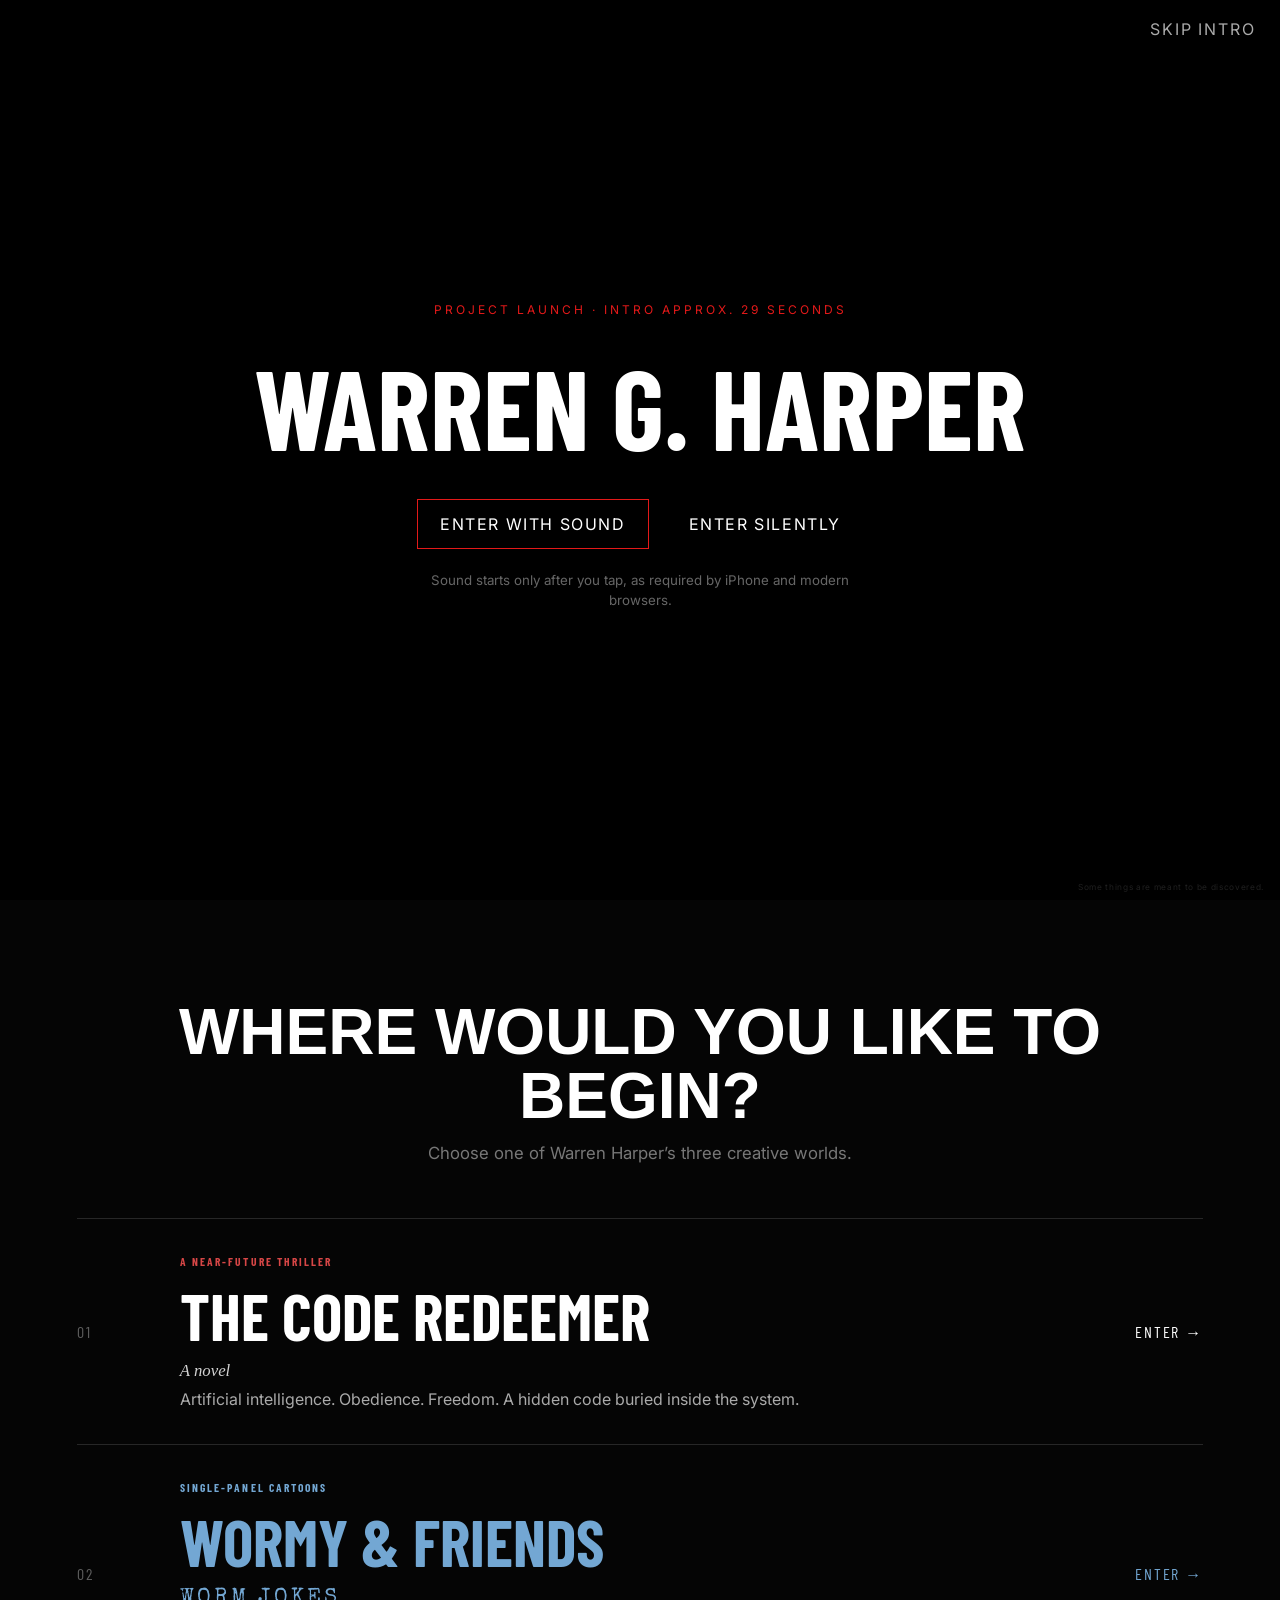
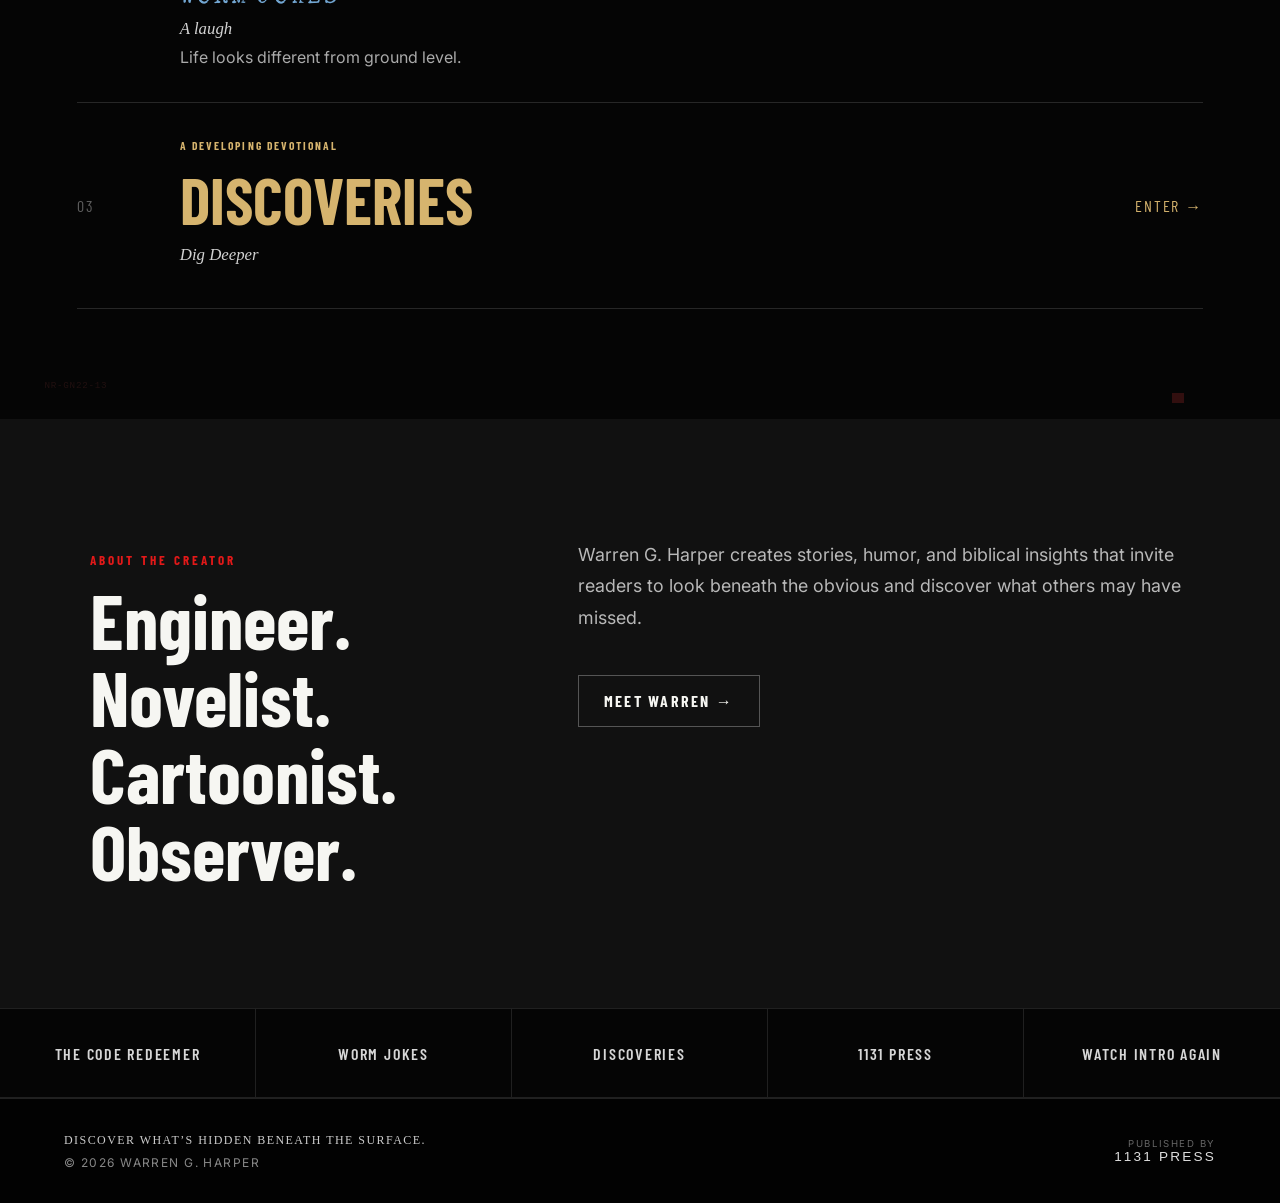
==== index.html @ 929655f3 "Add files via upload" ====
<!doctype html>
<html lang="en">
<head>
  <meta charset="utf-8">
  <meta name="viewport" content="width=device-width, initial-scale=1, viewport-fit=cover">
  <meta name="theme-color" content="#000000">
  <meta name="description" content="Warren G. Harper — The Code Redeemer, Wormy & Friends, and Discoveries.">
  <title>Warren G. Harper</title>
  <link rel="stylesheet" href="styles.css">
  <script defer src="script.js"></script>
</head>
<body class="home-page">
  <div id="intro" class="intro" aria-hidden="false">
    <button id="skipIntro" class="skip-intro" type="button">Skip Intro</button>

    <section id="entryChoice" class="entry-choice">
      <p>PROJECT LAUNCH · INTRO APPROX. 29 SECONDS</p>
      <h1>Warren G. Harper</h1>
      <div class="entry-buttons">
        <button id="enterSound" class="outline-button" type="button">Enter with Sound</button>
        <button id="enterSilent" class="text-button" type="button">Enter Silently</button>
      </div>
      <small>Sound starts only after you tap, as required by iPhone and modern browsers.</small>
    </section>

    <section id="terminalScene" class="intro-scene terminal-scene">
      <div class="terminal-copy" aria-live="polite">
        <p id="systemPromptOne" class="system-prompt">&lt; SYS: &gt;</p>
        <p id="terminalQuestion"></p>
        <p id="systemPromptTwo" class="system-prompt second-prompt">&lt; SYS: &gt;</p>
        <p id="terminalAnswer"></p>
      </div>
    </section>

    <section id="codeScene" class="intro-scene code-scene">
      <div class="circuit-field"></div>
      <div class="code-title">
        <span>THE CODE</span>
        <strong>REDEEMER</strong>
      </div>
    </section>

    <section id="wormyScene" class="intro-scene wormy-scene">
      <div class="paper-card">
        <p class="intro-label">A LITTLE LAUGHTER</p>
        <h2>WORMY &amp; FRIENDS</h2><p class="worm-jokes-label">WORM JOKES</p>
        <img src="assets/worm-joke-v2.jpg" alt="Warren Harper’s original hand-drawn Worm Joke: I hate myself for loving you.">
      </div>
    </section>

    <section id="insightsScene" class="intro-scene insights-scene">
      <div class="insights-glow"></div>
      <p class="intro-label">TRUTH HIDING IN PLAIN SIGHT</p>
      <h2>BIBLICAL<br>DISCOVERIES</h2>
    </section>
    <audio id="terminalAudio" preload="auto" src="assets/audio/terminal.wav"></audio>
    <audio id="glitchAudio" preload="auto" src="assets/audio/glitch.wav"></audio>
    <audio id="codeAudio" preload="auto" src="assets/audio/code.wav"></audio>
    <audio id="wormyAudio" preload="auto" src="assets/audio/wormy.wav"></audio>
    <audio id="insightsAudio" preload="auto" src="assets/audio/insights.wav"></audio>
  </div>

  <header class="site-header">
  <a class="site-name" href="index.html">WARREN G. HARPER</a>
  <button class="menu-toggle" type="button" aria-expanded="false" aria-controls="mainNav">Menu</button>
  <nav id="mainNav">
    <a class="active" href="index.html">Home</a>
    <a href="code.html">The Code Redeemer</a>
    <a href="wormy.html">Worm Jokes</a>
    <a href="discoveries.html">Discoveries</a>
    <a href="press.html">1131 Press</a>
    <a href="about.html">About</a>
    <a href="contact.html">Contact</a>
  <button id="watchIntro" class="nav-button" type="button">Watch Intro</button><button id="soundToggle" class="nav-button" type="button" aria-pressed="true">Sound: On</button></nav>
</header>

  <main id="homepage" class="homepage">
    <section class="home-hero">
      <div class="cover-echo" aria-hidden="true"></div>
      <div class="home-vignette" aria-hidden="true"></div>

      <div class="hero-inner">
        <p class="eyebrow">WARREN G. HARPER</p>
        <h1>Discover what’s hidden beneath the surface.</h1>
        <p class="hero-sub">Stories. Humor. Insights.</p>
        <a class="primary-link" href="#choose">Explore My Work</a>
      </div>
    </section>

    <section id="choose" class="choice-section">
      <div class="choice-intro choice-intro-strong">
        <p class="choice-command">Where would you like to begin?</p>
        <p>Choose one of Warren Harper’s three creative worlds.</p>
      </div>

      <div class="choice-list">
        <a class="choice code-choice" href="code.html">
          <span class="choice-number">01</span>
          <div class="choice-copy">
            <p class="choice-kicker">A NEAR-FUTURE THRILLER</p>
            <h2>The Code Redeemer</h2><p class="world-label">A novel</p>
            <p>Artificial intelligence. Obedience. Freedom. A hidden code buried inside the system.</p>
          </div>
          <span class="choice-arrow">Enter →</span>
        </a>

        <a class="choice wormy-choice" href="wormy.html">
          <span class="choice-number">02</span>
          <div class="choice-copy">
            <p class="choice-kicker">SINGLE-PANEL CARTOONS</p>
            <h2>Wormy &amp; Friends</h2>
            <p class="worm-jokes-home">Worm Jokes</p><p class="world-label">A laugh</p>
            <p>Life looks different from ground level.</p>
          </div>
          <span class="choice-arrow">Enter →</span>
        </a>

        <a class="choice insights-choice" href="discoveries.html">
          <span class="choice-number">03</span>
          <div class="choice-copy">
            <p class="choice-kicker">A DEVELOPING DEVOTIONAL</p>
            <h2>Discoveries</h2><p class="world-label">Dig Deeper</p>
          </div>
          <span class="choice-arrow">Enter →</span>
        </a>
      </div>
    </section>
<button id="differentSquare" class="different-square" type="button" aria-label="A slightly different square"></button>
<button id="hiddenNrCode" class="hidden-code" type="button">NR-GN22-13</button>

<section class="home-about">
      <div>
        <p class="eyebrow">ABOUT THE CREATOR</p>
        <h2>Engineer. Novelist. Cartoonist. Observer.</h2>
      </div>
      <div>
        <p>Warren G. Harper creates stories, humor, and biblical insights that invite readers to look beneath the obvious and discover what others may have missed.</p>
        <a class="secondary-link" href="about.html">Meet Warren →</a>
      </div>
    </section>

    <section class="home-actions">
      <a href="code.html">The Code Redeemer</a>
      <a href="wormy.html">Worm Jokes</a>
      <a href="discoveries.html">Discoveries</a>
      <a href="press.html">1131 Press</a>
      <button id="watchIntroBottom" type="button">Watch Intro Again</button>
    </section>
  </main>

  <footer class="global-footer">
  <div><strong>Discover what’s hidden beneath the surface.</strong><span>© <span id="year"></span> Warren G. Harper</span></div>
  <a class="press-footer" href="press.html"><span>Published by</span><strong>1131 PRESS</strong></a>
</footer>

<div id="easterModal" class="easter-modal" hidden>
  <div class="easter-card">
    <button id="closeEaster" class="close-easter" type="button" aria-label="Close">×</button>
    <div id="easterContent"></div>
  </div>
</div>
<div id="luciWhisper" class="luci-whisper" aria-hidden="true">WHO IS THIS?<br>ARE YOU ONLINE?</div>
<button id="finalDiscovery" class="final-discovery" type="button">Some things are meant to be discovered.</button>

<!-- Some things are meant to be discovered. -->
<script src="easter-eggs.js"></script>
</body>
</html>
---- styles.css ----
@import url('https://fonts.googleapis.com/css2?family=Barlow+Condensed:wght@500;600;700&family=Inter:wght@400;500;600&family=Special+Elite&display=swap');

:root{
  --black:#000;
  --near-black:#050505;
  --panel:#0c0c0d;
  --white:#f6f6f2;
  --muted:#a7a7a7;
  --red:#e31919;
  --red-deep:#740000;
  --blue:#194e82;
  --cream:#f2ead8;
  --gold:#c49a51;
}
*{box-sizing:border-box}
html{scroll-behavior:smooth}
body{
  margin:0;
  background:var(--black);
  color:var(--white);
  font-family:Inter,Arial,sans-serif;
}
a{color:inherit}
button{font:inherit}
.site-header{
  position:fixed;
  z-index:40;
  top:0;left:0;right:0;
  min-height:70px;
  padding:0 clamp(18px,4vw,60px);
  display:flex;
  align-items:center;
  justify-content:space-between;
  gap:28px;
  background:rgba(0,0,0,.9);
  border-bottom:1px solid rgba(255,255,255,.1);
  backdrop-filter:blur(12px);
}
.site-name{
  text-decoration:none;
  font-family:"Barlow Condensed",Arial,sans-serif;
  font-weight:600;
  letter-spacing:.2em;
  white-space:nowrap;
}
nav{display:flex;align-items:center;gap:22px}
nav a,.nav-button{
  border:0;
  background:none;
  padding:8px 0;
  text-decoration:none;
  color:#ddd;
  font-family:"Barlow Condensed",Arial,sans-serif;
  font-weight:600;
  font-size:.85rem;
  letter-spacing:.08em;
  text-transform:uppercase;
  cursor:pointer;
}
nav a:hover,.nav-button:hover,.active{color:white}
nav .active{border-bottom:2px solid var(--red)}
.menu-toggle{display:none;background:none;border:1px solid #444;color:white;padding:8px 11px}
.home-hero{
  min-height:100svh;
  position:relative;
  display:grid;
  place-items:center;
  overflow:hidden;
  background:#000;
}
.cover-echo{
  position:absolute;
  inset:-5%;
  background:
    linear-gradient(rgba(0,0,0,.55),rgba(0,0,0,.78)),
    url("assets/code-cover.jpeg") center 48%/cover no-repeat;
  filter:saturate(.75) contrast(1.18);
  opacity:.58;
  transform:scale(1.04);
}
.cover-echo:after{
  content:"";
  position:absolute;inset:0;
  background:radial-gradient(circle at center,transparent 0 12%,rgba(0,0,0,.15) 30%,#000 78%);
}
.hero-inner{
  position:relative;
  z-index:2;
  width:min(980px,88vw);
  text-align:center;
  padding-top:70px;
}
.eyebrow{
  color:var(--red);
  font-family:"Barlow Condensed",Arial,sans-serif;
  font-size:.82rem;
  font-weight:700;
  letter-spacing:.23em;
}
.hero-inner h1{
  margin:18px auto 12px;
  max-width:1000px;
  font-family:"Barlow Condensed",Arial,sans-serif;
  font-size:clamp(3.8rem,8.5vw,8.7rem);
  line-height:.88;
  letter-spacing:-.025em;
  text-transform:uppercase;
  text-shadow:0 3px 30px #000;
}
.hero-sub{color:#d2d2d2;letter-spacing:.17em;text-transform:uppercase}
.primary-link,.secondary-link{
  display:inline-block;
  margin-top:24px;
  padding:15px 25px;
  border:1px solid var(--red);
  text-decoration:none;
  font-family:"Barlow Condensed",Arial,sans-serif;
  font-weight:700;
  letter-spacing:.14em;
  text-transform:uppercase;
}
.primary-link:hover{background:var(--red)}
.choice-section{padding:110px min(6vw,90px);background:#050505}
.choice-section>.eyebrow{max-width:1180px;margin:0 auto 20px}
.choice-list{max-width:1180px;margin:auto;border-top:1px solid #272727}
.choice{
  min-height:190px;
  display:grid;
  grid-template-columns:80px 1fr auto;
  gap:28px;
  align-items:center;
  padding:35px 10px;
  border-bottom:1px solid #272727;
  text-decoration:none;
  transition:.25s ease;
}
.choice:hover{padding-left:25px;background:#0c0c0c}
.choice-number{color:#5d5d5d;font-family:"Barlow Condensed";letter-spacing:.15em}
.choice h2{
  margin:0 0 8px;
  font-family:"Barlow Condensed";
  font-size:clamp(2.2rem,5vw,4.5rem);
  text-transform:uppercase;
}
.choice p{margin:0;color:#aaa}
.choice-arrow{font-family:"Barlow Condensed";text-transform:uppercase;letter-spacing:.12em}
.code-choice h2,.code-choice .choice-arrow{color:#fff}
.wormy-choice h2,.wormy-choice .choice-arrow{color:#73a7d3}
.insights-choice h2,.insights-choice .choice-arrow{color:#d6b46e}
.home-about{padding:120px min(7vw,100px);background:#111}
.home-about h2{max-width:950px;font-family:"Barlow Condensed";font-size:clamp(2.5rem,6vw,5rem);line-height:1}
.secondary-link{border-color:#555}
footer{
  padding:24px min(4vw,60px);
  display:flex;justify-content:space-between;gap:20px;
  border-top:1px solid #222;color:#777;
  font-size:.75rem;text-transform:uppercase;letter-spacing:.12em;
}

/* Intro */
.intro{
  position:fixed;inset:0;z-index:100;
  background:#000;color:#fff;
  overflow:hidden;
  transition:opacity .9s ease,visibility .9s;
}
.intro.hidden{opacity:0;visibility:hidden;pointer-events:none}
.skip-intro{
  position:absolute;z-index:130;right:max(18px,env(safe-area-inset-right));top:max(18px,env(safe-area-inset-top));
  background:none;border:0;color:#aaa;letter-spacing:.12em;text-transform:uppercase;cursor:pointer;
}
.entry-choice{
  position:absolute;inset:0;z-index:125;
  display:grid;place-content:center;text-align:center;padding:25px;background:#000;
}
.entry-choice.off{display:none}
.entry-choice p{color:var(--red);letter-spacing:.25em;font-size:.75rem}
.entry-choice h1{font-family:"Barlow Condensed";font-size:clamp(3rem,10vw,7rem);text-transform:uppercase;margin:10px 0 26px}
.entry-buttons{display:flex;justify-content:center;gap:18px;flex-wrap:wrap}
.outline-button,.text-button{
  color:white;cursor:pointer;text-transform:uppercase;letter-spacing:.1em;padding:14px 22px
}
.outline-button{background:none;border:1px solid var(--red)}
.text-button{background:none;border:0}
.entry-choice small{display:block;max-width:470px;margin:22px auto 0;color:#666;line-height:1.5}
.intro-scene{
  position:absolute;inset:0;
  display:grid;place-items:center;
  opacity:0;visibility:hidden;
  transition:opacity .8s ease,visibility .8s;
}
.intro-scene.on{opacity:1;visibility:visible}
.terminal-copy{
  width:min(780px,84vw);
  color:#ddd;
  font-family:"Special Elite","Courier New",monospace;
  font-size:clamp(1.4rem,4vw,3.7rem);
  letter-spacing:.05em;
}
#terminalAnswer{opacity:0;margin-top:10vh}
#terminalAnswer.show{opacity:1}
.cursor{animation:blink .75s infinite}
@keyframes blink{50%{opacity:0}}
.code-scene{
  background:
    radial-gradient(circle at center,rgba(255,20,20,.42),transparent 25%),
    linear-gradient(180deg,#180000,#000 65%);
}
.circuit-field{
  position:absolute;inset:0;
  background:url("assets/code-cover.jpeg") center/cover no-repeat;
  opacity:.58;filter:contrast(1.35) saturate(1.2);
}
.circuit-field:after{content:"";position:absolute;inset:0;background:linear-gradient(rgba(0,0,0,.3),rgba(0,0,0,.5))}
.code-title{
  position:relative;z-index:2;text-align:center;
  font-family:"Barlow Condensed";text-transform:uppercase;
  filter:drop-shadow(0 0 35px rgba(255,0,0,.8));
  transform:scale(.86);opacity:0;
}
.code-scene.on .code-title{animation:titleHit 3.2s ease forwards}
.code-title span{display:block;font-size:clamp(3.2rem,10vw,9rem);font-weight:600;line-height:.9}
.code-title strong{display:block;font-size:clamp(4.2rem,14vw,13rem);line-height:.78}
@keyframes titleHit{
  0%{opacity:0;transform:scale(.75)}
  12%{opacity:1;transform:scale(1.035)}
  20%,85%{opacity:1;transform:scale(1)}
  100%{opacity:0;transform:scale(1.025)}
}
.wormy-scene{background:#f3ead7;color:#174d7a}
.paper-card{
  width:min(820px,88vw);max-height:88vh;
  padding:28px;background:#fffdf7;
  box-shadow:0 25px 80px rgba(0,0,0,.22);
  text-align:center;transform:rotate(-.5deg);
}
.paper-card h2{
  font-family:"Special Elite","Courier New",monospace;
  font-size:clamp(2.4rem,7vw,6rem);margin:5px 0 15px;
}
.paper-card img{
  width:100%;max-height:58vh;object-fit:contain;
  filter:contrast(1.06) saturate(.95);
}
.intro-label{font-family:"Barlow Condensed";letter-spacing:.2em;font-weight:700}
.wormy-scene.on .paper-card{animation:happyJiggle 3.4s ease both}
@keyframes happyJiggle{
  0%{opacity:0;transform:translateY(55px) rotate(-2deg)}
  18%{opacity:1;transform:translateY(0) rotate(.8deg)}
  28%{transform:rotate(-.5deg)}
  82%{opacity:1}
  100%{opacity:0;transform:translateY(-12px) rotate(-.5deg)}
}
.insights-scene{
  background:
    radial-gradient(circle at center,rgba(191,143,64,.2),transparent 30%),
    linear-gradient(145deg,#24180c,#050403 70%);
  text-align:center;
}
.insights-glow{
  position:absolute;width:40vmin;height:40vmin;border:1px solid rgba(205,168,97,.38);
  border-radius:50%;box-shadow:0 0 90px rgba(198,153,69,.13);
}
.insights-scene h2{
  position:relative;margin:10px 0;
  font-family:Georgia,serif;font-size:clamp(3.5rem,10vw,9rem);line-height:.85;
  color:#e3cc9c;font-weight:400;
}
.insights-scene .intro-label{position:relative;color:#b79251}
@media(max-width:930px){
  nav{
    display:none;position:absolute;top:69px;left:0;right:0;
    flex-direction:column;align-items:stretch;padding:18px 24px;background:#050505
  }
  nav.open{display:flex}
  .menu-toggle{display:block}
  .choice{grid-template-columns:45px 1fr}
  .choice-arrow{grid-column:2}
}
@media(max-width:600px){
  .hero-inner h1{font-size:clamp(3.4rem,17vw,6rem)}
  .choice{min-height:170px;padding:28px 0}
  .choice h2{font-size:2.5rem}
  footer{flex-direction:column}
}
@media(prefers-reduced-motion:reduce){
  *{animation-duration:.01ms!important;animation-iteration-count:1!important;transition-duration:.01ms!important}
}


/* Version 0.2 — slower cinematic pacing */
.terminal-scene{
  background:
    radial-gradient(circle at 50% 45%,rgba(15,32,43,.22),transparent 38%),
    #000;
}
.terminal-copy{
  text-shadow:0 0 14px rgba(185,228,255,.18);
}
#terminalQuestion{
  opacity:0;
  animation:terminalQuestionIn 9.2s ease forwards;
}
.terminal-scene.on #terminalQuestion{
  animation:terminalQuestionIn 9.2s ease forwards;
}
@keyframes terminalQuestionIn{
  0%,10%{opacity:0;transform:translateY(4px)}
  18%,80%{opacity:1;transform:translateY(0)}
  100%{opacity:.75}
}
#terminalAnswer{
  transition:opacity 1.2s ease;
}
.code-scene.on .code-title{
  animation:titleHitV2 10.6s cubic-bezier(.2,.8,.2,1) forwards;
}
@keyframes titleHitV2{
  0%{opacity:0;transform:scale(.64);filter:blur(15px)}
  8%{opacity:1;transform:scale(1.06);filter:blur(0)}
  14%{transform:scale(1)}
  82%{opacity:1;transform:scale(1)}
  100%{opacity:0;transform:scale(1.025);filter:blur(3px)}
}
.code-scene.on .circuit-field{
  animation:circuitAwaken 10.6s ease forwards;
}
@keyframes circuitAwaken{
  0%{opacity:0;transform:scale(1.08)}
  18%{opacity:.3}
  55%,85%{opacity:.72;transform:scale(1)}
  100%{opacity:0}
}
.wormy-scene.on .paper-card{
  animation:happyJiggleV2 9.6s ease both;
}
@keyframes happyJiggleV2{
  0%{opacity:0;transform:translateY(85px) rotate(-2.5deg) scale(.94)}
  14%{opacity:1;transform:translateY(-5px) rotate(1deg) scale(1.015)}
  20%{transform:translateY(0) rotate(-.5deg) scale(1)}
  82%{opacity:1;transform:rotate(-.5deg)}
  100%{opacity:0;transform:translateY(-18px) rotate(-.7deg)}
}
.insights-scene.on h2,
.insights-scene.on .intro-label,
.insights-scene.on .insights-glow{
  animation:insightsRise 10.5s ease forwards;
}
@keyframes insightsRise{
  0%{opacity:0;transform:translateY(18px) scale(.98)}
  18%,82%{opacity:1;transform:translateY(0) scale(1)}
  100%{opacity:0;transform:translateY(-8px) scale(1.01)}
}

/* Version 0.3 terminal and Wormy refinements */
.system-prompt{
  margin:0 0 1rem;
  color:#7ea0b7;
  opacity:0;
  font-size:.55em;
  letter-spacing:.08em;
  transition:opacity .45s ease;
}
.system-prompt.show{opacity:1}
.second-prompt{margin-top:8vh}
#terminalQuestion,#terminalAnswer{
  min-height:1.35em;
  white-space:pre-wrap;
}
#terminalQuestion{
  opacity:1!important;
  animation:none!important;
}
#terminalAnswer{
  opacity:1;
  margin-top:0;
  transition:none;
}
.wormy-scene.on .paper-card{
  animation:wormyCleanEntrance 6.8s cubic-bezier(.22,.8,.24,1) forwards;
}
@keyframes wormyCleanEntrance{
  0%{opacity:0;transform:translateY(50px) rotate(-1deg) scale(.97)}
  18%{opacity:1;transform:translateY(-4px) rotate(.45deg) scale(1.01)}
  26%,82%{opacity:1;transform:translateY(0) rotate(-.35deg) scale(1)}
  100%{opacity:0;transform:translateY(-10px) rotate(-.35deg) scale(1)}
}

/* Version 0.4 corrections */
#terminalQuestion{white-space:pre-line;line-height:1.45}
.hard-glitch{
  animation:terminalFailure .75s steps(2,end) forwards!important;
}
@keyframes terminalFailure{
  0%{filter:none;transform:none;background:#000}
  12%{filter:invert(1);transform:translateX(8px)}
  24%{filter:contrast(3);transform:translateX(-12px) skewX(3deg)}
  39%{filter:invert(1) hue-rotate(100deg);transform:translateY(5px)}
  54%{filter:none;transform:translateX(14px)}
  72%{filter:brightness(3);transform:translateX(-6px)}
  100%{filter:brightness(0);transform:none}
}
.code-scene{
  background:#000!important;
}
.code-scene .circuit-field{
  inset:0;
  background:
    linear-gradient(rgba(0,0,0,.08),rgba(0,0,0,.12)),
    url("assets/code-cover-v2.png") center/contain no-repeat!important;
  opacity:0;
  filter:none!important;
}
.code-scene .code-title{
  display:none;
}
.code-scene.on .circuit-field{
  animation:coverRevealV4 7.1s cubic-bezier(.2,.75,.2,1) forwards!important;
}
@keyframes coverRevealV4{
  0%{opacity:0;transform:scale(.91);filter:brightness(.2) blur(8px)}
  12%{opacity:1;transform:scale(1.025);filter:brightness(1.5) blur(0)}
  22%,78%{opacity:1;transform:scale(1);filter:brightness(1)}
  100%{opacity:0;transform:scale(1.015);filter:brightness(.4)}
}
.worm-jokes-label{
  margin:-8px 0 15px;
  color:#194e82;
  font-family:"Special Elite","Courier New",monospace;
  font-size:clamp(.8rem,2vw,1.1rem);
  letter-spacing:.19em;
}
.wormy-scene.on .paper-card{
  animation:wormyNoGlitchV4 5.25s cubic-bezier(.2,.85,.25,1) forwards!important;
}
@keyframes wormyNoGlitchV4{
  0%{opacity:0;transform:translateY(60px) rotate(-1.2deg) scale(.96)}
  15%{opacity:1;transform:translateY(-7px) rotate(.5deg) scale(1.01)}
  24%,82%{opacity:1;transform:translateY(0) rotate(-.25deg) scale(1)}
  100%{opacity:0;transform:translateY(-16px) rotate(-.25deg) scale(1)}
}
.insights-scene:after{
  content:"";
  position:absolute;
  width:min(560px,70vw);
  height:1px;
  background:linear-gradient(90deg,transparent,#d8b46a,transparent);
  transform:scaleX(0);
}
.insights-scene.on:after{
  animation:goldLineV4 4.7s ease forwards;
}
.insights-scene.on h2{
  animation:insightsV4 4.7s ease forwards!important;
}
.insights-scene.on .intro-label{
  animation:insightsV4 4.7s .15s ease forwards!important;
}
.insights-scene.on .insights-glow{
  animation:insightsGlowV4 4.7s ease forwards!important;
}
@keyframes goldLineV4{
  0%{opacity:0;transform:scaleX(0)}
  28%,72%{opacity:1;transform:scaleX(1)}
  100%{opacity:0;transform:scaleX(.7)}
}
@keyframes insightsV4{
  0%{opacity:0;transform:translateY(15px);letter-spacing:.04em}
  24%,74%{opacity:1;transform:translateY(0);letter-spacing:normal}
  100%{opacity:0;transform:translateY(-8px)}
}
@keyframes insightsGlowV4{
  0%{opacity:0;transform:scale(.8)}
  35%,70%{opacity:1;transform:scale(1)}
  100%{opacity:0;transform:scale(1.08)}
}


/* Version 0.5 — refined homepage */
.home-vignette{
  position:absolute;
  inset:0;
  background:
    linear-gradient(180deg,rgba(0,0,0,.12),rgba(0,0,0,.42)),
    radial-gradient(circle at center,transparent 0 18%,rgba(0,0,0,.34) 48%,#000 92%);
  pointer-events:none;
}
.hero-inner{
  max-width:1080px;
}
.hero-inner h1{
  max-width:1050px;
  font-size:clamp(3.8rem,8vw,8.2rem);
}
.choice-section{
  padding-top:100px;
}
.choice-intro{
  max-width:1180px;
  margin:0 auto 30px;
  display:flex;
  align-items:end;
  justify-content:space-between;
  gap:30px;
}
.choice-intro p:last-child{
  margin:0;
  color:#777;
}
.choice{
  grid-template-columns:75px 1fr auto;
  min-height:205px;
  padding-left:0;
  padding-right:0;
}
.choice-copy{
  max-width:790px;
}
.choice-kicker{
  margin:0 0 9px!important;
  font-family:"Barlow Condensed",Arial,sans-serif;
  font-size:.72rem!important;
  font-weight:700;
  letter-spacing:.18em;
  text-transform:uppercase;
}
.code-choice .choice-kicker{color:#d64646}
.wormy-choice .choice-kicker{color:#73a7d3}
.insights-choice .choice-kicker{color:#d6b46e}
.choice h2{
  margin-bottom:7px;
}
.worm-jokes-home{
  margin:0 0 9px!important;
  color:#73a7d3!important;
  font-family:"Special Elite","Courier New",monospace;
  font-size:clamp(1.05rem,2vw,1.4rem)!important;
  letter-spacing:.14em;
  text-transform:uppercase;
}
.home-about{
  display:grid;
  grid-template-columns:.8fr 1.2fr;
  gap:80px;
  align-items:start;
}
.home-about h2{
  margin:0;
}
.home-about > div:last-child p{
  margin-top:0;
  max-width:720px;
  color:#b8b8b8;
  font-size:1.12rem;
  line-height:1.75;
}
.home-actions{
  display:grid;
  grid-template-columns:repeat(4,1fr);
  border-top:1px solid #202020;
  border-bottom:1px solid #202020;
  background:#050505;
}
.home-actions a,
.home-actions button{
  min-height:88px;
  display:grid;
  place-items:center;
  padding:18px;
  border:0;
  border-right:1px solid #202020;
  background:none;
  color:#d6d6d6;
  text-decoration:none;
  text-transform:uppercase;
  letter-spacing:.11em;
  font-family:"Barlow Condensed",Arial,sans-serif;
  font-weight:600;
  cursor:pointer;
}
.home-actions > *:last-child{
  border-right:0;
}
.home-actions a:hover,
.home-actions button:hover{
  background:#101010;
  color:white;
}
@media(max-width:850px){
  .choice-intro{
    display:block;
  }
  .choice-intro p:last-child{
    margin-top:8px;
  }
  .home-about{
    grid-template-columns:1fr;
    gap:30px;
  }
  .home-actions{
    grid-template-columns:1fr 1fr;
  }
  .home-actions > *{
    border-bottom:1px solid #202020;
  }
}
@media(max-width:560px){
  .choice{
    grid-template-columns:42px 1fr;
  }
  .choice-arrow{
    grid-column:2;
  }
  .home-actions{
    grid-template-columns:1fr;
  }
  .home-actions a,
  .home-actions button{
    border-right:0;
  }
}

/* PROJECT LAUNCH 1.0 */
body{overflow-x:hidden}.page-kicker{margin:0 0 14px;font-family:Arial,sans-serif;font-weight:700;font-size:.76rem;letter-spacing:.2em;text-transform:uppercase}.page-kicker.red,.red{color:#e33}.page-kicker.gold,.gold{color:#d1ab65}.page-kicker.blue,.blue{color:#286ca5}
.global-footer{min-height:105px;padding:25px clamp(20px,5vw,75px);display:flex;align-items:center;justify-content:space-between;gap:30px;border-top:1px solid rgba(255,255,255,.12);background:#020202;color:#888}.global-footer>div{display:flex;flex-direction:column;gap:7px}.global-footer strong{color:#ccc;font-family:Georgia,serif;font-weight:400}.press-footer{display:flex;flex-direction:column;align-items:flex-end;text-decoration:none;text-transform:uppercase;letter-spacing:.13em}.press-footer span{font-size:.6rem;color:#666}.press-footer strong{font-family:Arial,sans-serif;font-size:.85rem;letter-spacing:.16em;color:#ddd}
.choice-intro-strong{display:block!important;text-align:center;margin-bottom:55px!important}.choice-command{margin:0!important;color:#fff!important;font-family:Arial,sans-serif;font-size:clamp(2.25rem,5vw,4.8rem);font-weight:700;line-height:1;text-transform:uppercase}.choice-intro-strong p:last-child{margin-top:15px!important;font-size:1.05rem}.home-actions{grid-template-columns:repeat(5,1fr)!important}
.code-body{background:#000}.code-hero-page{position:relative;min-height:100vh;padding:125px clamp(22px,6vw,90px) 80px;display:grid;align-items:center;overflow:hidden}.code-circuit-bg{position:absolute;inset:0;background:url("assets/code-cover-v2.png") center/cover no-repeat;opacity:.13;filter:blur(2px) saturate(.7)}.code-circuit-bg:after{content:"";position:absolute;inset:0;background:radial-gradient(circle at 28% 48%,transparent,#000 54%),linear-gradient(90deg,#000 0,transparent 50%,#000 100%)}.code-page-grid{position:relative;z-index:1;max-width:1180px;margin:auto;display:grid;grid-template-columns:.72fr 1.28fr;gap:clamp(45px,7vw,100px);align-items:center}.code-cover-figure{margin:0}.code-cover-figure img{display:block;width:100%;max-height:72vh;object-fit:contain;filter:drop-shadow(0 0 42px rgba(218,0,0,.35))}.code-main-copy h1{font-family:Arial,sans-serif;font-size:clamp(4rem,9vw,9rem);line-height:.76;margin:15px 0 30px;text-transform:uppercase;letter-spacing:-.055em}.code-main-copy>p{max-width:720px;color:#c8c8c8;line-height:1.75}.code-promise{font-family:Georgia,serif;font-size:clamp(1.35rem,2.5vw,2rem);line-height:1.35!important;color:white!important}.status-panel{display:flex;flex-wrap:wrap;gap:9px;margin:28px 0}.status-panel span{padding:8px 11px;border:1px solid #552121;color:#ddd;font-size:.72rem;text-transform:uppercase;letter-spacing:.08em}.page-button{display:inline-block;padding:14px 21px;text-decoration:none;text-transform:uppercase;letter-spacing:.1em;font-weight:700}.red-button{background:#d51616;color:white}
.code-details,.about-story,.devotional-description,.why-1131{padding:100px clamp(22px,8vw,120px);display:grid;grid-template-columns:.8fr 1.2fr;gap:clamp(40px,7vw,100px)}.code-details{background:#0b0b0b}.code-details h2,.about-story h2,.devotional-description h2,.why-1131 h2{font-family:Georgia,serif;font-size:clamp(2.3rem,5vw,4.5rem);line-height:1.08;margin:0}.code-details p,.about-story p,.devotional-description p,.why-1131 p{color:#bbb;line-height:1.8}.next-door{padding:55px clamp(22px,8vw,120px);display:flex;justify-content:space-between;align-items:center;gap:30px}.next-door p{margin:0;color:#999}.next-door a{text-decoration:none;text-transform:uppercase;letter-spacing:.1em;font-weight:700}.dark-next{background:#151515}
.wormy-body{background:#f6e8b7;color:#164d78}.wormy-body .site-header{background:rgba(255,248,220,.94);border-bottom:2px solid #164d78}.wormy-body .site-name,.wormy-body nav a{color:#164d78}.wormy-body nav .active{border-color:#f08d2d}.wormy-world{min-height:100vh;background:radial-gradient(circle at 20% 5%,rgba(255,255,255,.65),transparent 25%),linear-gradient(rgba(23,78,121,.045) 1px,transparent 1px),#f6e8b7;background-size:auto,100% 30px,auto}.marquee-lights{position:fixed;inset:0;z-index:80;pointer-events:none}.marquee-lights i{position:absolute;width:12px;height:12px;border-radius:50%;transform:translate(-50%,-50%);background:#c9a04c;border:1px solid rgba(120,70,15,.35);opacity:.28;animation:bulbWave 4.8s linear infinite}@keyframes bulbWave{0%,12%{background:#fff5aa;opacity:1;box-shadow:0 0 14px 5px rgba(255,192,40,.85)}18%,100%{background:#c99a3b;opacity:.28;box-shadow:none}}
.wormy-hero-page{min-height:86vh;padding:130px 25px 80px;display:grid;place-content:center;text-align:center;position:relative;overflow:hidden}.sun-doodle{position:absolute;right:8vw;top:125px;font-size:7rem;color:#f0a123;transform:rotate(12deg)}.wormy-small{margin:0;color:#286ca5;font-family:"Courier New",monospace;font-weight:700;letter-spacing:.18em;text-transform:uppercase}.wormy-hero-page h1{font-family:"Courier New",monospace;font-size:clamp(3.4rem,9vw,8rem);line-height:.84;margin:15px 0 5px;letter-spacing:-.08em}.worm-jokes-title{font-family:"Courier New",monospace;font-size:clamp(1.5rem,4vw,3rem);letter-spacing:.18em;margin:10px 0;color:#e06f24}.wormy-lead{font-family:Georgia,serif;font-style:italic;font-size:clamp(1.3rem,3vw,2.1rem)}.wormy-page-button{justify-self:center;margin-top:24px;padding:13px 20px;border:3px solid #164d78;background:white;color:#164d78;text-decoration:none;font-weight:700;box-shadow:6px 7px 0 rgba(22,77,120,.18);transform:rotate(-1deg)}.wormy-about{padding:90px clamp(25px,8vw,120px);display:grid;grid-template-columns:.8fr 1.2fr;gap:70px;background:#ccebf2;border-top:4px dashed #164d78;border-bottom:4px dashed #164d78}.wormy-about h2,.gallery-heading h2,.wormy-cast h2{font-family:"Courier New",monospace;font-size:clamp(2.2rem,5vw,4.2rem);line-height:1.05;margin:10px 0}.wormy-about p{font-size:1.08rem;line-height:1.8}.cartoon-gallery{padding:95px clamp(25px,6vw,90px)}.gallery-heading{max-width:850px;margin:0 auto 55px;text-align:center}.cartoon-grid{max-width:1180px;margin:auto;display:grid;grid-template-columns:1fr 1fr;gap:55px}.index-card{margin:0;padding:24px;background:#fff;border:2px solid #164d78;box-shadow:13px 15px 0 rgba(22,77,120,.18)}.index-card img{display:block;width:100%;max-height:540px;object-fit:contain}.index-card figcaption{text-align:center;margin-top:10px;font-family:Georgia,serif;font-style:italic}.rotate-left{transform:rotate(-.7deg)}.rotate-right{transform:rotate(.8deg)}.rotate-left-small{transform:rotate(-.35deg)}.rotate-right-small{transform:rotate(.45deg)}.wormy-cast{padding:90px clamp(25px,8vw,120px);text-align:center;background:#f7c96b}.cast-pills{display:flex;justify-content:center;flex-wrap:wrap;gap:12px;max-width:900px;margin:35px auto}.cast-pills span{padding:10px 16px;border:2px solid #164d78;border-radius:999px;background:#fff7d5;font-family:"Courier New",monospace;font-weight:700}.wormy-next{background:#164d78;color:white}.wormy-next a{color:white}.wormy-body .global-footer{background:#fff3c9;color:#52718b;border-color:#164d78}.wormy-body .global-footer strong,.wormy-body .press-footer strong{color:#164d78}
.insights-body{background:#171006;color:#eadbb9}.insights-hero-page{min-height:92vh;padding:140px 25px 85px;display:grid;place-content:center;text-align:center;position:relative;background:radial-gradient(circle at center,rgba(191,146,66,.17),transparent 31%),linear-gradient(145deg,#2a1d0d,#080604)}.insights-orbit{position:absolute;left:50%;top:50%;width:min(68vw,700px);height:min(68vw,700px);transform:translate(-50%,-50%);border:1px solid rgba(209,171,101,.24);border-radius:50%;box-shadow:0 0 90px rgba(209,171,101,.08)}.insights-hero-page>*:not(.insights-orbit){position:relative}.insights-hero-page h1{font-family:Georgia,serif;font-size:clamp(3.6rem,9vw,8.4rem);font-weight:400;line-height:.86;margin:15px 0}.devotional-subtitle{max-width:850px;margin:20px auto;font-family:Georgia,serif;font-size:clamp(1.2rem,2.3vw,1.75rem);line-height:1.45}.byline{font-weight:700;letter-spacing:.06em}.development-badge{justify-self:center;margin-top:18px;padding:8px 13px;border:1px solid #9c793c;text-transform:uppercase;letter-spacing:.12em;font-size:.72rem}.devotional-description{background:#f1eadb;color:#2f271e}.devotional-description p{color:#51463a}.devotional-promise{padding:100px 25px;text-align:center;background:#3b2916}.devotional-promise p{font-family:Georgia,serif;font-style:italic;font-size:clamp(2rem,5vw,4.4rem);margin:0}.insight-next{background:#211608}
.press-body{background:#f3f1ec;color:#191919}.press-body .site-header{background:rgba(248,247,244,.95)}.press-body .site-name,.press-body nav a{color:#202020}.press-body nav .active{border-color:#111}.press-hero{padding:150px 25px 105px;text-align:center;background:#0a0a0a;color:white}.press-mark{width:170px;height:170px;margin:0 auto 30px;border:2px solid #ccc;display:grid;place-content:center}.press-mark span{font-size:3rem;font-weight:800;line-height:.8}.press-mark strong{letter-spacing:.25em;font-size:.72rem;margin-top:14px}.press-hero>p:first-of-type{text-transform:uppercase;letter-spacing:.18em;color:#888}.press-hero h1{font-family:Georgia,serif;font-size:clamp(3rem,7vw,6.4rem);margin:20px 0}.press-mission{max-width:820px;margin:auto;color:#bbb;line-height:1.8}.press-catalog{padding:80px clamp(22px,6vw,85px);display:grid;grid-template-columns:repeat(3,1fr);gap:24px}.press-title-card{padding:35px;border:1px solid #c8c5bd;background:#fff;display:flex;flex-direction:column;min-height:590px}.press-title-card h2{font-family:Arial,sans-serif;font-size:clamp(2.5rem,4vw,4.1rem);line-height:.93;text-transform:uppercase;margin:10px 0}.press-title-card h3{font-family:Georgia,serif;font-weight:400;line-height:1.35;color:#555}.press-title-card p{line-height:1.75;color:#4d4d4d}.press-title-card strong{margin-top:auto;padding-top:20px}.press-title-card a{margin-top:20px;text-decoration:none;text-transform:uppercase;letter-spacing:.09em;font-weight:700}.code-card-press{border-top:6px solid #cf1717}.worm-card-press{border-top:6px solid #286ca5}.insight-card-press{border-top:6px solid #bf9141}.why-1131{background:#dedbd3}.why-1131 p{color:#444}.press-body .global-footer{background:#111}
.about-body,.contact-body{background:#070707}.about-hero-page,.contact-page{min-height:75vh;padding:150px clamp(25px,9vw,135px) 90px;display:grid;align-content:center}.about-hero-page h1,.contact-page h1{font-family:Arial,sans-serif;font-size:clamp(5rem,13vw,12rem);line-height:.73;margin:20px 0;text-transform:uppercase;letter-spacing:-.06em}.about-lead,.contact-lead{max-width:820px;font-family:Georgia,serif;font-size:clamp(1.35rem,2.7vw,2.2rem);line-height:1.45;color:#ccc}.about-story{background:#ece7dd;color:#191919}.about-story p{color:#4e4941}.about-three{padding:80px clamp(25px,7vw,100px);display:grid;grid-template-columns:repeat(3,1fr);gap:24px;background:#111}.about-three article{padding:32px;border:1px solid #333}.about-three span{color:#e33}.about-three h3{font-family:Georgia,serif;font-size:2rem}.about-three p{color:#aaa;line-height:1.7}.contact-card{max-width:740px;margin-top:35px;padding:30px;border:1px solid #383838;background:#101010;color:#aaa;line-height:1.7}.contact-card code{display:inline-block;margin-top:10px;padding:10px 12px;background:#000;color:#fff;font-size:1rem}
@media(max-width:900px){.home-actions{grid-template-columns:1fr 1fr!important}.code-page-grid,.code-details,.wormy-about,.devotional-description,.about-story,.why-1131{grid-template-columns:1fr}.code-cover-figure img{max-height:58vh}.press-catalog{grid-template-columns:1fr}.press-title-card{min-height:auto}.about-three{grid-template-columns:1fr}}
@media(max-width:650px){.global-footer{align-items:flex-start;flex-direction:column}.press-footer{align-items:flex-start}.home-actions{grid-template-columns:1fr!important}.cartoon-grid{grid-template-columns:1fr;gap:35px}.sun-doodle{font-size:4rem;right:4vw}.marquee-lights i{width:9px;height:9px}.next-door{align-items:flex-start;flex-direction:column}}

/* Project Launch 1.1 */
.world-label{margin:0 0 8px!important;color:#d2d2d2!important;font-family:Georgia,serif;font-style:italic;font-size:1.05rem!important}
.discoveries-hero-page{min-height:92vh;padding:140px 25px 85px;display:grid;place-content:center;text-align:center;position:relative;background:radial-gradient(circle at center,rgba(191,146,66,.18),transparent 32%),linear-gradient(145deg,#2a1d0d,#080604);color:#eadbb9}
.discoveries-orbit{position:absolute;left:50%;top:50%;width:min(68vw,700px);height:min(68vw,700px);transform:translate(-50%,-50%);border:1px solid rgba(209,171,101,.24);border-radius:50%;box-shadow:0 0 90px rgba(209,171,101,.08)}
.discoveries-hero-page>*:not(.discoveries-orbit){position:relative}
.discoveries-hero-page h1{font-family:Georgia,serif;font-size:clamp(3.5rem,9vw,8.2rem);font-weight:400;line-height:.87;margin:15px 0 18px}
.things-tagline{margin:0 auto 23px;font-family:Georgia,serif;font-size:clamp(1.25rem,2.4vw,1.9rem);font-style:italic;color:#d7bd86}
.sharing-line{margin:0 auto 8px;font-size:clamp(1.2rem,2.2vw,1.65rem);font-weight:700}.engineer-line{margin:0 auto 18px;font-family:Georgia,serif;font-style:italic;color:#b9995e}
.discoveries-description{padding:100px clamp(22px,8vw,120px);display:grid;grid-template-columns:.8fr 1.2fr;gap:clamp(40px,7vw,100px);background:#f1eadb;color:#2f271e}
.discoveries-description h2{font-family:Georgia,serif;font-size:clamp(2.3rem,5vw,4.5rem);line-height:1.08;margin:0}.discoveries-description p{color:#51463a;line-height:1.8}
.closing-discovery{margin-top:30px;font-size:1.18rem}.scripture-toggle-section,.hex-section{padding:70px 25px;display:grid;place-items:center;background:#2f2112}
.scripture-toggle{border:0;background:none;color:#ddc28f;font-family:Georgia,serif;font-size:clamp(2rem,5vw,4rem);cursor:pointer}.hex-section{background:#181006}.hex-section code{color:#7f6c4b;letter-spacing:.16em;font-size:.8rem}
.wormy-about{border-top:0!important;border-bottom:0!important}.worm-secret-section{min-height:240px;padding:60px 25px 95px;display:grid;place-items:center;background:#e8d39a}
.worm-hole{width:92px;height:28px;border:0;border-radius:50%;background:radial-gradient(ellipse at center,#2c1a0a 0 30%,#61401d 55%,rgba(97,64,29,0) 72%);filter:drop-shadow(0 6px 5px rgba(0,0,0,.25));cursor:pointer;transition:.3s ease}.worm-hole:hover{transform:scale(1.08)}.worm-hole.found{opacity:.25;transform:scale(.72)}
.worm-secret{margin-top:25px;width:min(760px,88vw);opacity:0;transform:translateY(20px) scale(.97);transition:.55s ease}.worm-secret.show{opacity:1;transform:none}.worm-secret img{display:block;width:100%;background:white;padding:18px;box-shadow:12px 14px 0 rgba(22,77,120,.16)}
.different-square{position:absolute;width:10px;height:10px;right:7.5vw;margin-top:-26px;border:0;background:#541717;opacity:.58;cursor:pointer}.hidden-code{position:absolute;left:3vw;margin-top:-40px;border:0;background:none;color:#211010;font-family:"Courier New",monospace;font-size:.58rem;letter-spacing:.08em;cursor:pointer}
.easter-modal[hidden]{display:none}.easter-modal{position:fixed;inset:0;z-index:500;display:grid;place-items:center;padding:20px;background:rgba(0,0,0,.76);opacity:0;transition:.25s ease}.easter-modal.show{opacity:1}.easter-card{position:relative;width:min(560px,92vw);padding:38px;background:#0b0b0b;color:#eee;border:1px solid #333;box-shadow:0 20px 80px rgba(0,0,0,.55)}.easter-card h2{font-family:Georgia,serif;font-size:2rem;margin:0 0 15px}.easter-card p{color:#aaa;line-height:1.7}.egg-kicker{color:#d33!important;font-family:"Courier New",monospace;letter-spacing:.14em}.close-easter{position:absolute;right:12px;top:8px;border:0;background:none;color:#888;font-size:1.8rem;cursor:pointer}
.luci-whisper{position:fixed;left:22px;bottom:26px;z-index:120;color:#6b1717;font-family:"Courier New",monospace;font-size:.68rem;line-height:1.5;letter-spacing:.08em;opacity:0;pointer-events:none;transition:opacity .8s ease}.luci-whisper.appear{opacity:.6}
.final-discovery{position:fixed;right:10px;bottom:7px;z-index:110;border:0;background:none;color:rgba(255,255,255,.12);font-size:.52rem;letter-spacing:.08em;cursor:pointer}.wormy-body .final-discovery,.press-body .final-discovery{color:rgba(0,0,0,.16)}
@media(max-width:900px){.discoveries-description{grid-template-columns:1fr}}

/* Project Launch 1.2 launch polish */
.contact-email{
  display:inline-block;
  margin-top:12px;
  color:#fff;
  font-size:clamp(1.1rem,2vw,1.35rem);
  text-decoration:none;
  border-bottom:1px solid #666;
  padding-bottom:4px;
  overflow-wrap:anywhere;
}
.contact-email:hover{border-color:#e33}
.press-mark{
  width:190px!important;
  height:190px!important;
}
.press-mark span,
.press-mark strong{
  display:block!important;
  font-family:Arial,sans-serif!important;
  font-weight:800!important;
  text-align:center!important;
  line-height:.9!important;
}
.press-mark span{
  font-size:3.35rem!important;
  letter-spacing:.02em!important;
}
.press-mark strong{
  margin-top:12px!important;
  font-size:2.15rem!important;
  letter-spacing:.08em!important;
}
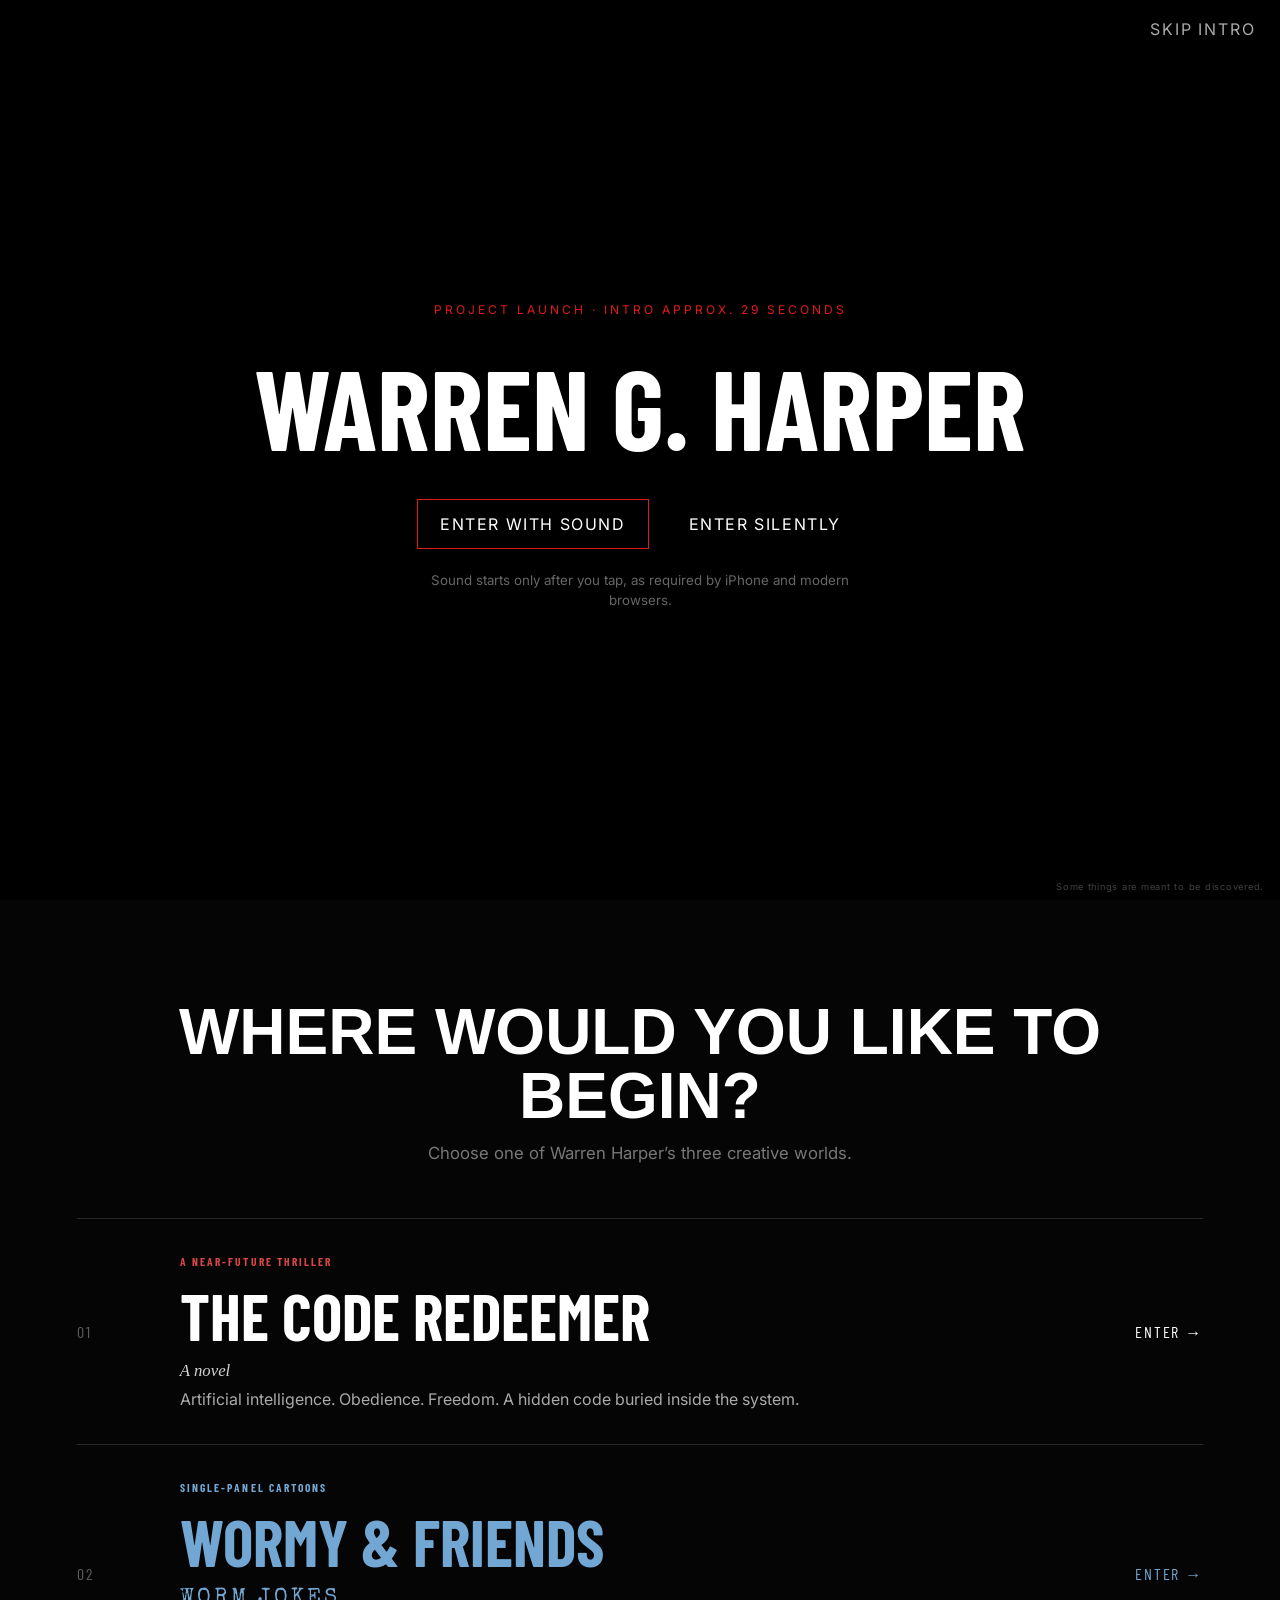
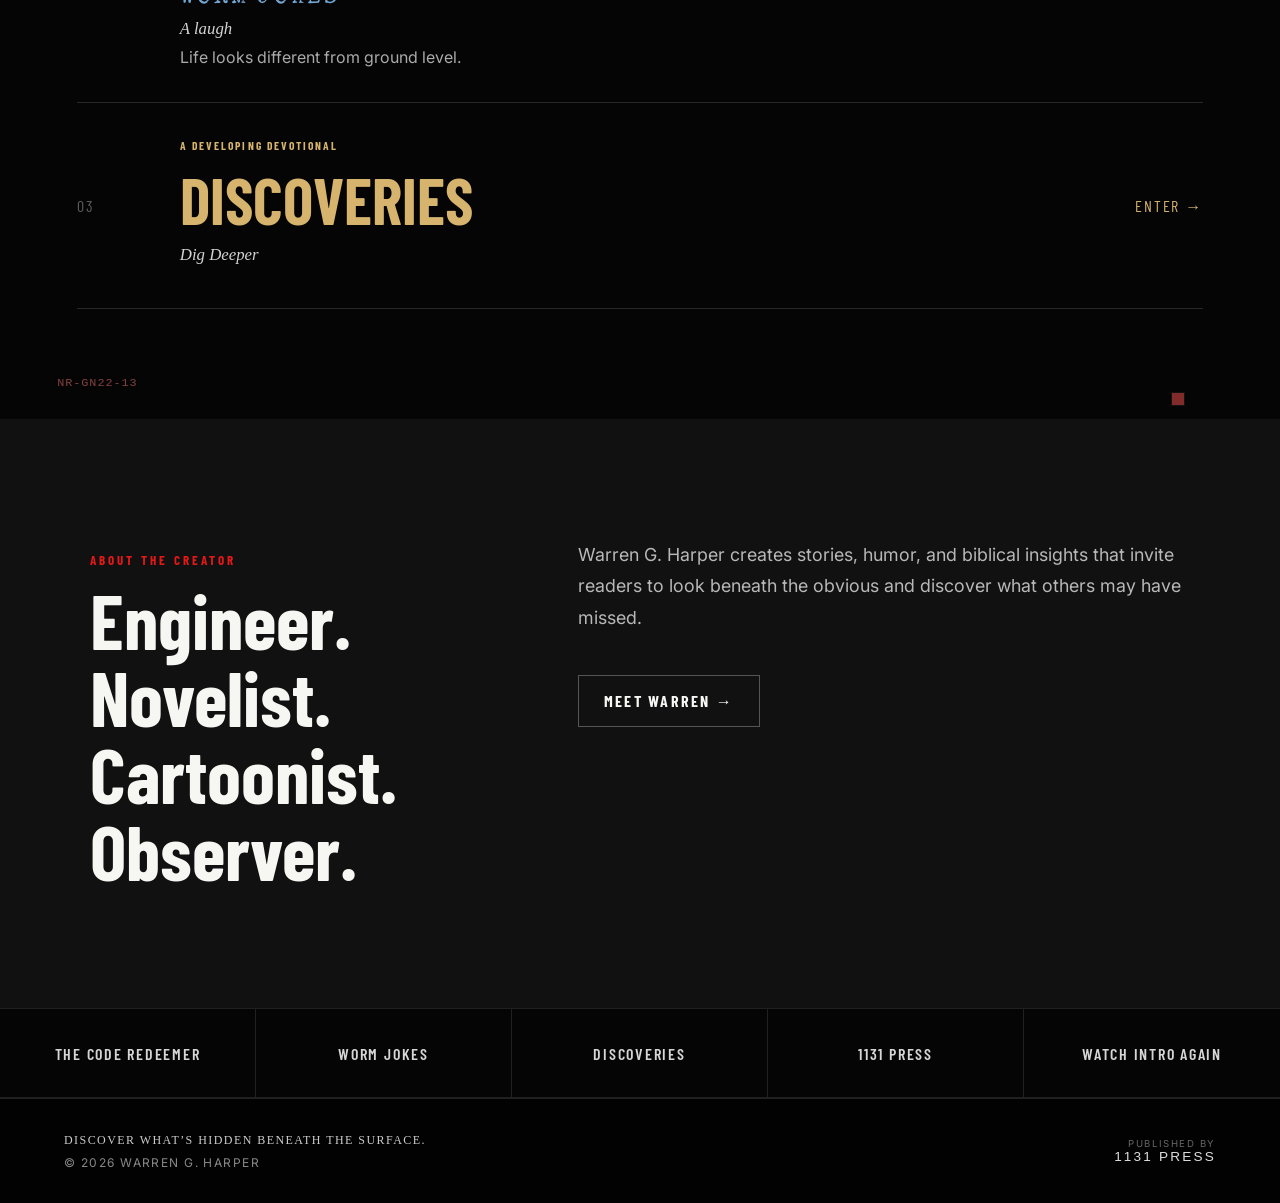
==== commit 33e2308b: "Add files via upload" ====
--- a/index.html
+++ b/index.html
@@ -70,7 +70,7 @@
     <a href="discoveries.html">Discoveries</a>
     <a href="press.html">1131 Press</a>
     <a href="about.html">About</a>
-    <a href="contact.html">Contact</a>
+    <a href="contact.html">Contact</a><button id="eggTrackerButton" class="egg-nav-link" type="button">EASTER EGGS</button><button id="tier7Link" class="tier7-link" type="button">TIER 7</button>
   <button id="watchIntro" class="nav-button" type="button">Watch Intro</button><button id="soundToggle" class="nav-button" type="button" aria-pressed="true">Sound: On</button></nav>
 </header>
 
@@ -82,7 +82,7 @@
       <div class="hero-inner">
         <p class="eyebrow">WARREN G. HARPER</p>
         <h1>Discover what’s hidden beneath the surface.</h1>
-        <p class="hero-sub">Stories. Humor. Insights.</p>
+        <p class="hero-sub">NOVELS. Humor. Insights.</p>
         <a class="primary-link" href="#choose">Explore My Work</a>
       </div>
     </section>
@@ -153,6 +153,23 @@
   <a class="press-footer" href="press.html"><span>Published by</span><strong>1131 PRESS</strong></a>
 </footer>
 
+
+<div id="eggTracker" class="egg-tracker" hidden>
+  <div class="egg-tracker-card">
+    <button id="closeEggTracker" class="close-egg-tracker" type="button" aria-label="Close">×</button>
+    <p class="egg-tracker-kicker">EASTER EGGS</p>
+    <h2>Hidden Things Found</h2>
+    <div class="egg-progress-group"><div class="egg-progress-label"><span>THE CODE REDEEMER</span><span class="egg-count" data-count="code">No discoveries yet</span></div><div class="egg-progress"><i data-bar="code"></i></div></div>
+    <div class="egg-progress-group"><div class="egg-progress-label"><span>WORM JOKES</span><span class="egg-count" data-count="worm">No discoveries yet</span></div><div class="egg-progress"><i data-bar="worm"></i></div></div>
+    <div class="egg-progress-group"><div class="egg-progress-label"><span>DISCOVERIES</span><span class="egg-count" data-count="scripture">No discoveries yet</span></div><div class="egg-progress"><i data-bar="scripture"></i></div></div>
+  </div>
+</div>
+<div id="completionMessage" class="completion-message" hidden>
+  <strong>You found them all!</strong>
+  <span>Every hidden item in this section has been discovered.</span>
+</div>
+<div id="confettiLayer" class="confetti-layer" aria-hidden="true"></div>
+
 <div id="easterModal" class="easter-modal" hidden>
   <div class="easter-card">
     <button id="closeEaster" class="close-easter" type="button" aria-label="Close">×</button>
--- a/styles.css
+++ b/styles.css
@@ -688,3 +688,143 @@
   font-size:2.15rem!important;
   letter-spacing:.08em!important;
 }
+
+/* Project Launch 1.3 */
+.hidden-code{color:#5a2b2b!important;font-size:.67rem!important;opacity:.78!important}
+.different-square{width:12px!important;height:12px!important;background:#7b2323!important;opacity:.82!important;box-shadow:0 0 0 1px rgba(255,255,255,.06)}
+.final-discovery{color:rgba(255,255,255,.25)!important;font-size:.58rem!important}.wormy-body .final-discovery,.press-body .final-discovery{color:rgba(0,0,0,.28)!important}
+.luci-whisper{z-index:999!important;opacity:0!important;color:#a12525!important;font-size:.75rem!important;text-shadow:0 0 8px rgba(170,25,25,.3)}.luci-whisper.appear{opacity:.82!important}
+.tier7-link{border:0;background:none;color:inherit;cursor:pointer;font:inherit;text-transform:uppercase;letter-spacing:.08em;padding:0}.tier7-link:hover{opacity:.7}
+.code-easter-zone{padding:55px clamp(22px,8vw,120px);background:#050505;display:flex;align-items:center;justify-content:space-between;gap:40px;border-top:1px solid #1e1e1e;border-bottom:1px solid #1e1e1e}
+.vale-cross{border:0;background:none;color:#aeb4b9;font-family:Georgia,serif;font-size:2.2rem;text-shadow:0 0 10px rgba(220,230,235,.18);cursor:pointer;opacity:.45;transition:.25s ease}.vale-cross:hover{opacity:.95;transform:scale(1.08)}
+.hidden-terminal-shell{width:min(420px,68vw);display:grid;grid-template-columns:1fr;gap:8px}.hidden-terminal-shell label{font-family:"Courier New",monospace;color:#2b3a2f;font-size:.55rem;text-transform:uppercase;letter-spacing:.14em}
+.hidden-terminal-shell input{width:100%;box-sizing:border-box;border:1px solid #172219;background:#020503;color:#6fa77c;padding:10px 12px;font-family:"Courier New",monospace;outline:none;opacity:.55;transition:.25s ease}.hidden-terminal-shell input:focus{opacity:1;border-color:#395c42}.terminal-response{min-height:16px;color:#78a97f;font-family:"Courier New",monospace;font-size:.72rem;letter-spacing:.12em}
+.hex-egg{border:0;background:none;padding:0;cursor:pointer}.hex-egg code{color:#7f6c4b;letter-spacing:.16em;font-size:.8rem}
+.easter-hint{margin:0;padding:35px 22px;text-align:center;background:#0f0a04;color:#5f513b;font-family:Georgia,serif;font-style:italic;font-size:.82rem;cursor:pointer}
+.egg-footer-button,#eggTrackerButton{border:0;background:none;color:inherit;cursor:pointer;font:inherit;text-transform:uppercase;letter-spacing:.09em}.egg-footer-button{color:#555;font-size:.66rem}
+.egg-tracker[hidden]{display:none}.egg-tracker{position:fixed;inset:0;z-index:700;display:grid;place-items:center;padding:20px;background:rgba(0,0,0,.78)}
+.egg-tracker-card{position:relative;width:min(620px,92vw);padding:38px;background:#0c0c0c;color:#eee;border:1px solid #333;box-shadow:0 25px 90px rgba(0,0,0,.6)}.egg-tracker-card h2{margin:4px 0 30px;font-family:Georgia,serif;font-size:2rem;font-weight:400}.egg-tracker-kicker{margin:0;color:#b92727;font-family:"Courier New",monospace;letter-spacing:.18em;font-size:.7rem}
+.close-egg-tracker{position:absolute;right:12px;top:8px;border:0;background:none;color:#888;font-size:1.8rem;cursor:pointer}.egg-progress-group{margin:24px 0}.egg-progress-label{display:flex;justify-content:space-between;gap:15px;margin-bottom:8px;color:#aaa;font-size:.72rem;text-transform:uppercase;letter-spacing:.08em}.egg-progress{height:9px;background:#1d1d1d;border:1px solid #292929;overflow:hidden}.egg-progress i{display:block;height:100%;width:0;background:#9e2222;transition:width .6s ease}
+.completion-message[hidden]{display:none}.completion-message{position:fixed;left:50%;top:50%;z-index:950;transform:translate(-50%,-50%) scale(.94);width:min(500px,88vw);padding:36px;text-align:center;background:#080808;color:white;border:1px solid #444;box-shadow:0 25px 90px rgba(0,0,0,.75);opacity:0;transition:.3s ease}.completion-message.show{opacity:1;transform:translate(-50%,-50%) scale(1)}.completion-message strong{display:block;font-family:Georgia,serif;font-size:2.2rem;margin-bottom:12px}.completion-message span{color:#aaa;line-height:1.5}
+.confetti-layer{position:fixed;inset:0;z-index:900;pointer-events:none;overflow:hidden}.confetti-layer i{position:absolute;top:-30px;color:#fff;font-style:normal;animation:confettiFall linear forwards}.confetti-layer i:nth-child(3n){color:#d22}.confetti-layer i:nth-child(3n+1){color:#d6b14b}.confetti-layer i:nth-child(3n+2){color:#6591b6}@keyframes confettiFall{to{transform:translate(var(--drift),110vh) rotate(720deg);opacity:.2}}
+@media(max-width:700px){.code-easter-zone{flex-direction:column;align-items:flex-start}.hidden-terminal-shell{width:100%}.egg-progress-label{font-size:.62rem}}
+
+
+/* Project Launch 1.3.1 fixes */
+.egg-nav-link{
+  border:0!important;
+  background:none!important;
+  color:inherit!important;
+  cursor:pointer!important;
+  font:inherit!important;
+  text-transform:uppercase!important;
+  letter-spacing:.08em!important;
+  padding:0!important;
+}
+.egg-nav-link:hover{opacity:.7}
+
+.hidden-code{
+  position:absolute!important;
+  left:4vw!important;
+  margin-top:-44px!important;
+  color:#8b4646!important;
+  font-size:.74rem!important;
+  opacity:.92!important;
+  text-shadow:0 0 8px rgba(140,45,45,.18)!important;
+}
+.different-square{
+  background:#8f3030!important;
+  opacity:.9!important;
+}
+
+.hidden-terminal-shell label{
+  color:#58705d!important;
+  font-size:.64rem!important;
+  opacity:.95!important;
+}
+.terminal-prompt-row{
+  display:flex;
+  align-items:center;
+  gap:9px;
+  width:100%;
+  border:1px solid #28422e;
+  background:#030705;
+  padding:9px 11px;
+  box-sizing:border-box;
+  opacity:.82;
+  transition:.25s ease;
+}
+.terminal-prompt-row:focus-within{
+  opacity:1;
+  border-color:#487353;
+  box-shadow:0 0 12px rgba(60,110,75,.12);
+}
+.terminal-prompt-row span{
+  flex:0 0 auto;
+  font-family:"Courier New",monospace;
+  color:#6d9876;
+  font-size:.78rem;
+}
+.terminal-prompt-row input{
+  flex:1;
+  min-width:80px;
+  border:0!important;
+  background:transparent!important;
+  padding:0!important;
+  color:#8fbd98!important;
+  opacity:1!important;
+  outline:none!important;
+  font-family:"Courier New",monospace!important;
+}
+
+/* Dedicated LUCI whisper panel: visible enough to notice, never overlays page copy */
+.luci-whisper{
+  position:fixed!important;
+  left:18px!important;
+  bottom:18px!important;
+  z-index:1200!important;
+  min-width:190px!important;
+  padding:13px 15px!important;
+  background:rgba(5,0,0,.92)!important;
+  border:1px solid rgba(157,31,31,.7)!important;
+  box-shadow:0 8px 26px rgba(0,0,0,.45),0 0 16px rgba(120,18,18,.12)!important;
+  color:#c43a3a!important;
+  font-family:"Courier New",monospace!important;
+  font-size:.78rem!important;
+  line-height:1.55!important;
+  letter-spacing:.08em!important;
+  opacity:0!important;
+  pointer-events:none!important;
+  cursor:pointer!important;
+  transform:translateY(8px)!important;
+  transition:opacity .35s ease,transform .35s ease!important;
+}
+.luci-whisper.appear{
+  opacity:.94!important;
+  pointer-events:auto!important;
+  transform:translateY(0)!important;
+  animation:luciFlicker 1.35s steps(2,end) infinite;
+}
+.luci-whisper.acknowledged{
+  border-color:#c44!important;
+  box-shadow:0 0 22px rgba(160,30,30,.25)!important;
+}
+@keyframes luciFlicker{
+  0%,91%,100%{filter:none}
+  92%{filter:brightness(.72)}
+  94%{filter:brightness(1.2)}
+  96%{filter:none}
+}
+
+.easter-hint{
+  color:#8a7656!important;
+}
+
+@media(max-width:700px){
+  .luci-whisper{
+    left:10px!important;
+    right:10px!important;
+    bottom:10px!important;
+    min-width:0!important;
+  }
+}
